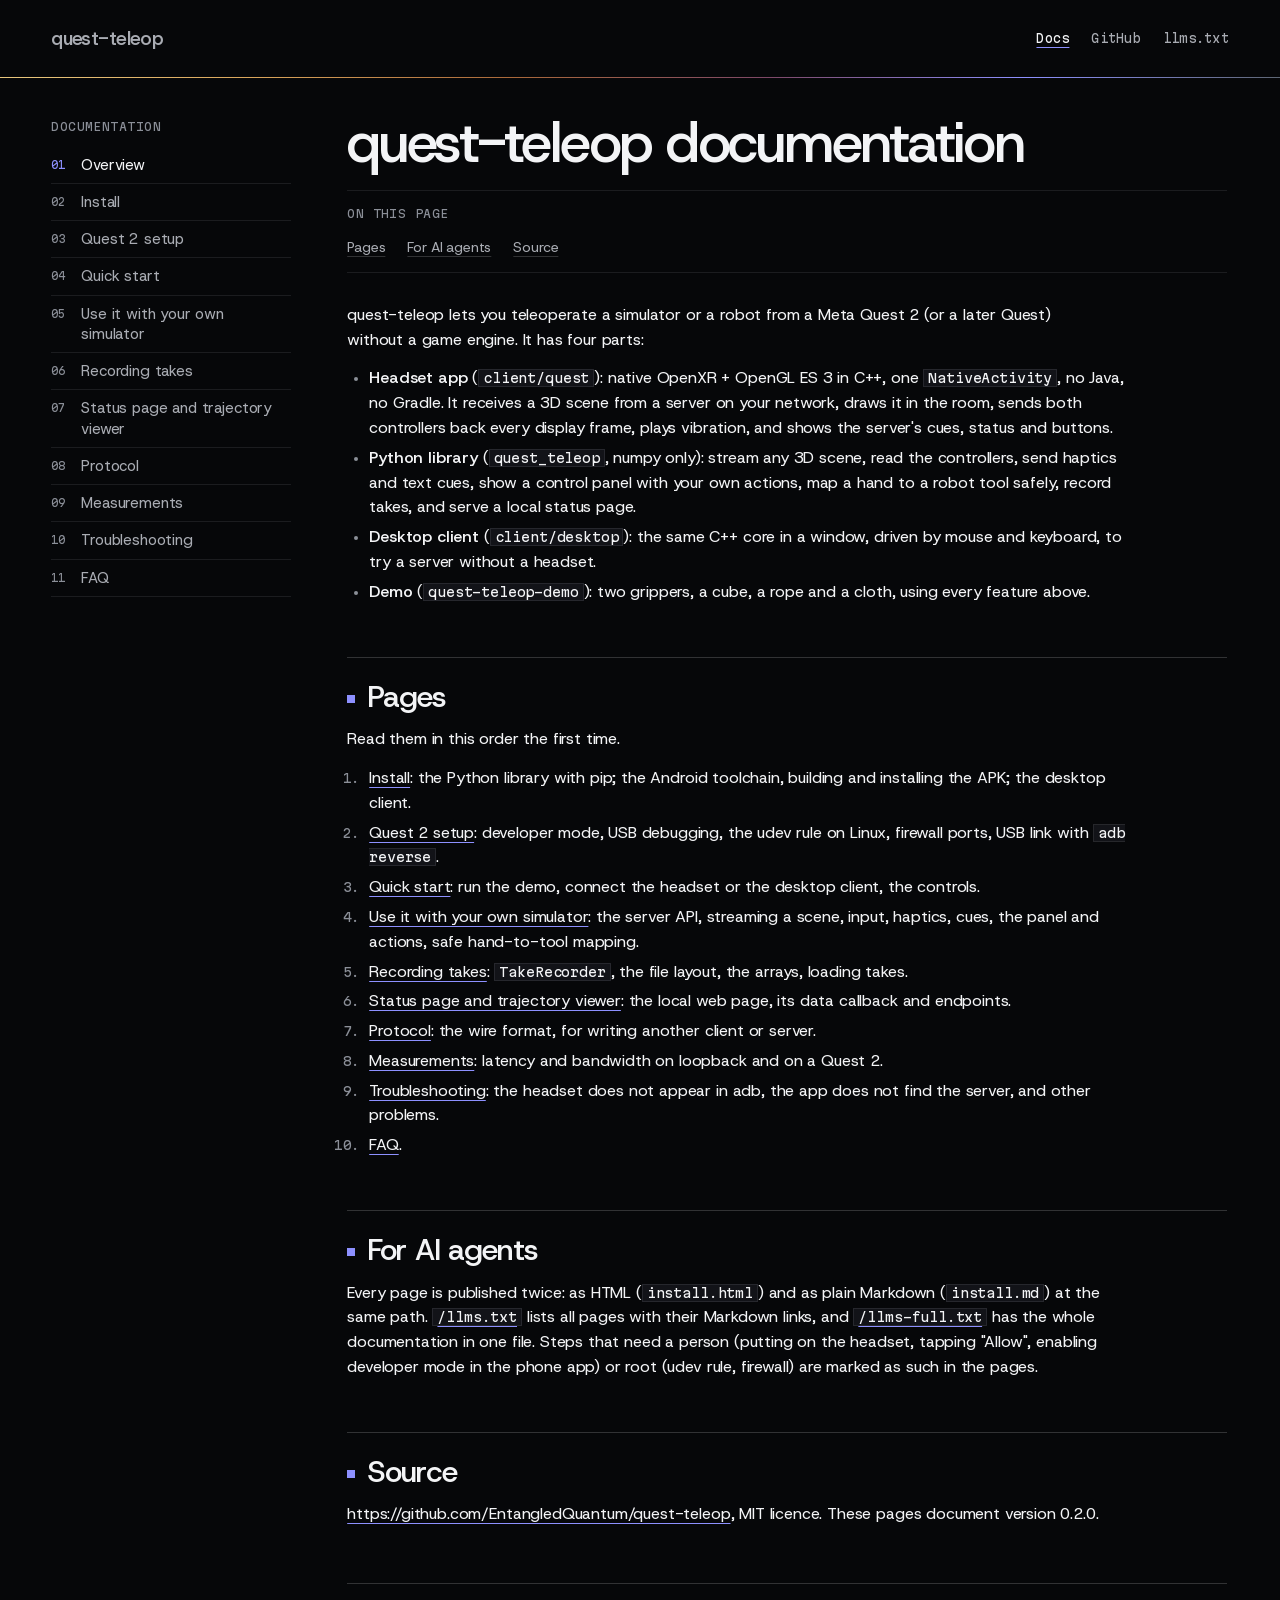
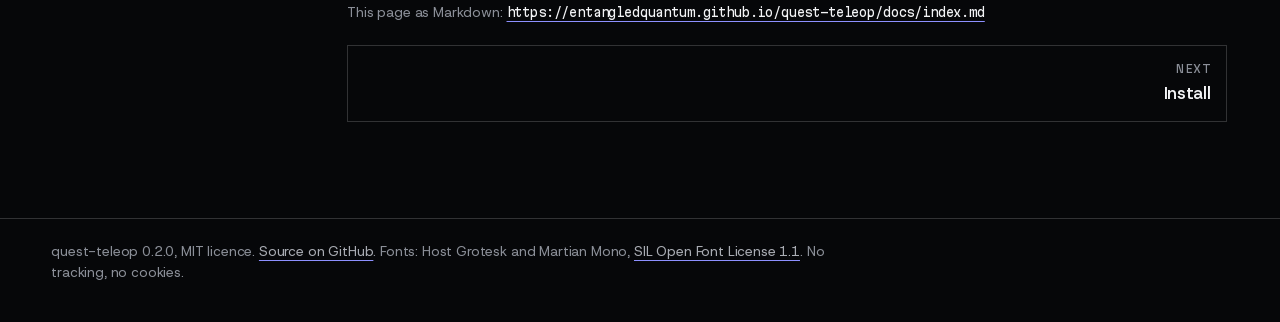
==== site/docs/index.html @ dcc1ea6e "GitHub Pages site: landing page, docs in HTML and Markdown, llms.txt site/ is served as is by .githu" ====
<!doctype html>
<html lang="en">
<head>
<meta charset="utf-8">
<meta name="viewport" content="width=device-width, initial-scale=1">
<title>quest-teleop docs</title>
<meta name="description" content="What quest-teleop is, its parts, and the order to read these pages in.">
<link rel="canonical" href="https://entangledquantum.github.io/quest-teleop/docs/index.html">
<link rel="alternate" type="text/markdown" href="index.md" title="This page as Markdown">
<link rel="help" href="../llms.txt" type="text/plain" title="llms.txt">
<link rel="icon" href="data:image/svg+xml,%3Csvg xmlns='http://www.w3.org/2000/svg' viewBox='0 0 16 16'%3E%3Crect width='16' height='16' fill='%23060709'/%3E%3Crect x='4' y='4' width='8' height='8' fill='%238d90ff'/%3E%3C/svg%3E">
<link rel="stylesheet" href="../assets/site.css">
</head>
<body class="docs">
<a class="skip" href="#main">Skip to content</a>
<header class="topbar">
  <a class="brand" href="../index.html">quest-teleop</a>
  <nav aria-label="Site">
    <ul>
      <li><a href="index.html" aria-current="page">Docs</a></li>
      <li><a href="https://github.com/EntangledQuantum/quest-teleop">GitHub</a></li>
      <li><a href="../llms.txt">llms.txt</a></li>
    </ul>
  </nav>
</header>
<div class="edge" role="presentation"></div>
<div class="docs-layout">
  <nav class="sidenav" aria-label="Documentation pages">
    <p class="label">Documentation</p>
    <ol>
      <li><a href="index.html" aria-current="page">Overview</a></li>
      <li><a href="install.html">Install</a></li>
      <li><a href="quest-setup.html">Quest 2 setup</a></li>
      <li><a href="quick-start.html">Quick start</a></li>
      <li><a href="library.html">Use it with your own simulator</a></li>
      <li><a href="recording.html">Recording takes</a></li>
      <li><a href="status-page.html">Status page and trajectory viewer</a></li>
      <li><a href="protocol.html">Protocol</a></li>
      <li><a href="measurements.html">Measurements</a></li>
      <li><a href="troubleshooting.html">Troubleshooting</a></li>
      <li><a href="faq.html">FAQ</a></li>
    </ol>
  </nav>
  <main id="main">
    <article class="prose">
<h1 id="quest-teleop-documentation">quest-teleop documentation</h1><nav class="onpage" aria-label="On this page"><p class="label">On this page</p><ol><li><a href="#pages">Pages</a></li><li><a href="#for-ai-agents">For AI agents</a></li><li><a href="#source">Source</a></li></ol></nav>
<p>quest-teleop lets you teleoperate a simulator or a robot from a Meta Quest 2 (or a later Quest) without a game engine. It has four parts:</p>
<ul><li><strong>Headset app</strong> (<code>client/quest</code>): native OpenXR + OpenGL ES 3 in C++, one <code>NativeActivity</code>, no Java, no Gradle. It receives a 3D scene from a server on your network, draws it in the room, sends both controllers back every display frame, plays vibration, and shows the server's cues, status and buttons.</li><li><strong>Python library</strong> (<code>quest_teleop</code>, numpy only): stream any 3D scene, read the controllers, send haptics and text cues, show a control panel with your own actions, map a hand to a robot tool safely, record takes, and serve a local status page.</li><li><strong>Desktop client</strong> (<code>client/desktop</code>): the same C++ core in a window, driven by mouse and keyboard, to try a server without a headset.</li><li><strong>Demo</strong> (<code>quest-teleop-demo</code>): two grippers, a cube, a rope and a cloth, using every feature above.</li></ul>
<h2 id="pages">Pages <a class="anchor" href="#pages" aria-label="Link to this section">#</a></h2>
<p>Read them in this order the first time.</p>
<ol><li><a href="install.html">Install</a>: the Python library with pip; the Android toolchain, building and installing the APK; the desktop client.</li><li><a href="quest-setup.html">Quest 2 setup</a>: developer mode, USB debugging, the udev rule on Linux, firewall ports, USB link with <code>adb reverse</code>.</li><li><a href="quick-start.html">Quick start</a>: run the demo, connect the headset or the desktop client, the controls.</li><li><a href="library.html">Use it with your own simulator</a>: the server API, streaming a scene, input, haptics, cues, the panel and actions, safe hand-to-tool mapping.</li><li><a href="recording.html">Recording takes</a>: <code>TakeRecorder</code>, the file layout, the arrays, loading takes.</li><li><a href="status-page.html">Status page and trajectory viewer</a>: the local web page, its data callback and endpoints.</li><li><a href="protocol.html">Protocol</a>: the wire format, for writing another client or server.</li><li><a href="measurements.html">Measurements</a>: latency and bandwidth on loopback and on a Quest 2.</li><li><a href="troubleshooting.html">Troubleshooting</a>: the headset does not appear in adb, the app does not find the server, and other problems.</li><li><a href="faq.html">FAQ</a>.</li></ol>
<h2 id="for-ai-agents">For AI agents <a class="anchor" href="#for-ai-agents" aria-label="Link to this section">#</a></h2>
<p>Every page is published twice: as HTML (<code>install.html</code>) and as plain Markdown (<code>install.md</code>) at the same path. <a href="../llms.txt"><code>/llms.txt</code></a> lists all pages with their Markdown links, and <a href="../llms-full.txt"><code>/llms-full.txt</code></a> has the whole documentation in one file. Steps that need a person (putting on the headset, tapping "Allow", enabling developer mode in the phone app) or root (udev rule, firewall) are marked as such in the pages.</p>
<h2 id="source">Source <a class="anchor" href="#source" aria-label="Link to this section">#</a></h2>
<p><a href="https://github.com/EntangledQuantum/quest-teleop">https://github.com/EntangledQuantum/quest-teleop</a>, MIT licence. These pages document version 0.2.0.</p>
    </article>
    <footer class="page-foot">
      <p class="md-link">This page as Markdown: <a href="index.md" type="text/markdown"><code>https://entangledquantum.github.io/quest-teleop/docs/index.md</code></a></p>
      <nav class="prev-next" aria-label="Previous and next page"><a class="pn next" href="install.html"><span class="label">Next</span>Install</a></nav>
    </footer>
  </main>
</div>
<footer class="site-foot">
  <p>quest-teleop 0.2.0, MIT licence. <a href="https://github.com/EntangledQuantum/quest-teleop">Source on GitHub</a>. Fonts: Host Grotesk and Martian Mono,
  <a href="../assets/fonts/OFL.txt">SIL Open Font License 1.1</a>. No tracking, no cookies.</p>
</footer>
</body>
</html>
---- site/assets/site.css ----
/* quest-teleop site. The visual language of the status page (server/quest_teleop/status_page/index.html): dark,
   square corners, hairlines, no boxes; Host Grotesk for text, Martian Mono for labels and code; violet accent. */
@font-face { font-family: "Host Grotesk"; font-weight: 400; src: url("fonts/HostGrotesk-Regular.ttf") format("truetype"); font-display: swap; }
@font-face { font-family: "Host Grotesk"; font-weight: 500; src: url("fonts/HostGrotesk-Medium.ttf") format("truetype"); font-display: swap; }
@font-face { font-family: "Martian Mono"; font-weight: 400; src: url("fonts/MartianMono-Regular.ttf") format("truetype"); font-display: swap; }

:root {
  color-scheme: dark;
  --void: #060709; --surface: #0c0d11; --surface-2: #121318; --ink: #f3f4f6; --ink-muted: #a9acb3; --ink-dim: #8b8f98;
  --rule: rgba(243,244,246,.18); --rule-soft: rgba(243,244,246,.09);
  --accent: #8d90ff; --straw: #e8c77e; --thermal: #f0713a;
  --font-sans: "Host Grotesk", ui-sans-serif, system-ui, sans-serif;
  --font-mono: "Martian Mono", ui-monospace, "SF Mono", Menlo, Consolas, monospace;
  --gutter: clamp(16px, 4vw, 72px);
}
* { box-sizing: border-box; border-radius: 0; }
html { -webkit-text-size-adjust: 100%; }
html, body { background: var(--void); color: var(--ink); margin: 0; }
body { font-family: var(--font-sans); font-size: 16px; line-height: 1.55; letter-spacing: -.01em; -webkit-font-smoothing: antialiased; overflow-wrap: break-word; }
a { color: var(--ink); text-decoration: underline; text-decoration-color: var(--accent); text-underline-offset: 4px; text-decoration-thickness: 1px; }
a:hover { color: var(--accent); }
:focus-visible { outline: 2px solid var(--accent); outline-offset: 3px; }
img { max-width: 100%; height: auto; display: block; }
code, pre, kbd { font-family: var(--font-mono); }
.skip { position: absolute; left: -9999px; top: 8px; background: var(--ink); color: var(--void); padding: 8px 14px; z-index: 10; text-decoration: none; }
.skip:focus { left: var(--gutter); }
.sr { position: absolute; width: 1px; height: 1px; overflow: hidden; clip: rect(0 0 0 0); white-space: nowrap; }
.label { font-family: var(--font-mono); font-size: 11.5px; line-height: 1.4; letter-spacing: .04em; text-transform: uppercase; color: var(--ink-dim); margin: 0; }
.edge { height: 1px; background: linear-gradient(90deg, #e8c77e 0%, #d9a55b 20%, #a9683a 40%, #7d4766 60%, #8d90ff 80%, #5d6673 100%); }
.wrap { max-width: 1440px; margin: 0 auto; padding: 0 var(--gutter); }
.page-title { font-size: clamp(40px, 6vw, 84px); line-height: 1; letter-spacing: -.045em; font-weight: 500; margin: 0; }
.page-desc { font-size: 17px; line-height: 1.55; color: var(--ink-muted); margin: 0; max-width: 62ch; }
.marker { display: flex; align-items: center; gap: 10px; }
.marker::before { content: ""; width: 8px; height: 8px; background: var(--accent); flex: none; }
.section-title { font-size: clamp(26px, 2.6vw, 34px); line-height: 1.08; letter-spacing: -.03em; font-weight: 500; margin: 0; }
.section-desc { font-size: 15px; line-height: 1.5; color: var(--ink-muted); margin: 0; max-width: 68ch; }

/* ---------------------------------------------------------------------------------------------- landing */
.hero { padding: clamp(48px, 9vw, 120px) 0 clamp(36px, 5vw, 56px); display: grid; gap: 18px; }
.cta { display: flex; flex-wrap: wrap; gap: 12px; margin-top: 14px; }
.btn { display: inline-flex; align-items: center; gap: 14px; min-height: 48px; padding: 12px 20px; font-size: 16px; font-weight: 500; letter-spacing: -.01em; text-decoration: none; border: 1px solid var(--ink); }
.btn .hint { font-family: var(--font-mono); font-size: 11px; letter-spacing: .04em; text-transform: uppercase; font-weight: 400; }
.btn.primary { background: var(--ink); color: var(--void); }
.btn.primary .hint { color: #3c3f47; }
.btn.primary:hover { background: var(--accent); border-color: var(--accent); color: var(--void); }
.btn.secondary { background: transparent; color: var(--ink); border-color: var(--rule); }
.btn.secondary .hint { color: var(--ink-dim); }
.btn.secondary:hover { border-color: var(--accent); color: var(--ink); }

.block { padding: clamp(40px, 6vw, 72px) 0 0; }
.block-head { display: grid; gap: 8px; margin-bottom: 22px; }

.agent { display: grid; gap: 14px; }
.oneliner { display: flex; align-items: stretch; border: 1px solid var(--rule); background: var(--surface); max-width: 1040px; }
.oneliner code { flex: 1; min-width: 0; padding: 16px 18px; font-size: 13.5px; line-height: 1.7; color: var(--ink); user-select: all; -webkit-user-select: all; overflow-wrap: anywhere; }
.copy { flex: none; font: inherit; font-family: var(--font-mono); font-size: 11.5px; letter-spacing: .04em; text-transform: uppercase; color: var(--void); background: var(--ink); border: 0; border-left: 1px solid var(--rule); padding: 0 18px; min-width: 92px; cursor: pointer; }
.copy:hover { background: var(--accent); }
.copy[hidden] { display: none; }
.agent-links { display: flex; flex-wrap: wrap; gap: 6px 22px; font-family: var(--font-mono); font-size: 12px; color: var(--ink-muted); margin: 0; padding: 0; list-style: none; }

.facts { list-style: none; margin: 0; padding: 0; display: grid; grid-template-columns: repeat(auto-fit, minmax(min(100%, 230px), 1fr)); border-top: 1px solid var(--rule); }
.facts li { padding: 18px 24px 20px 0; border-bottom: 1px solid var(--rule-soft); display: grid; gap: 6px; align-content: start; }
.facts strong { font-weight: 500; font-size: 18px; letter-spacing: -.02em; }
.facts span { color: var(--ink-muted); font-size: 14.5px; line-height: 1.5; }
.facts code { font-size: .86em; color: var(--ink); }

.shots { list-style: none; margin: 0; padding: 0; display: grid; grid-template-columns: repeat(auto-fit, minmax(min(100%, 360px), 1fr)); gap: 44px 32px; }
.shots figure { margin: 0; display: grid; gap: 14px; align-content: start; }
.shots .frame { border: 1px solid var(--rule); background: var(--surface); aspect-ratio: 1500 / 1150; overflow: hidden; }
.shots .frame img { width: 100%; height: 100%; object-fit: cover; object-position: top center; }
.shots figcaption { display: grid; gap: 6px; }
.shots h3 { font-size: 20px; line-height: 1.2; letter-spacing: -.02em; font-weight: 500; margin: 0; }
.shots p { margin: 0; color: var(--ink-muted); font-size: 15px; line-height: 1.5; max-width: 58ch; }
.shots .label { margin-bottom: 2px; }

.site-foot { max-width: 1440px; margin: clamp(56px, 8vw, 96px) auto 0; padding: 22px var(--gutter) 40px; border-top: 1px solid var(--rule); color: var(--ink-dim); font-size: 13.5px; }
.site-foot p { margin: 0; max-width: 90ch; }
.site-foot a { color: var(--ink-muted); }

/* ---------------------------------------------------------------------------------------------- docs */
.topbar { max-width: 1440px; margin: 0 auto; padding: 18px var(--gutter); display: flex; flex-wrap: wrap; align-items: center; justify-content: space-between; gap: 10px 24px; }
.brand { font-weight: 500; font-size: 19px; letter-spacing: -.03em; text-decoration: none; display: inline-flex; align-items: center; gap: 10px; }
.brand::before { content: ""; width: 10px; height: 10px; background: var(--accent); }
.topbar ul { list-style: none; display: flex; flex-wrap: wrap; gap: 4px 22px; margin: 0; padding: 0; font-family: var(--font-mono); font-size: 12px; letter-spacing: .02em; }
.topbar a { text-decoration: none; color: var(--ink-muted); padding: 6px 0; display: inline-block; }
.topbar a:hover, .topbar a[aria-current="page"] { color: var(--ink); text-decoration: underline; text-decoration-color: var(--accent); }

.docs-layout { max-width: 1440px; margin: 0 auto; padding: 0 var(--gutter); display: grid; grid-template-columns: 240px minmax(0, 1fr); gap: 56px; }
.sidenav { padding-top: 40px; position: sticky; top: 0; align-self: start; max-height: 100vh; overflow-y: auto; }
.sidenav ol { list-style: none; margin: 12px 0 0; padding: 0; counter-reset: page; }
.sidenav li { counter-increment: page; border-bottom: 1px solid var(--rule-soft); }
.sidenav a { display: flex; gap: 10px; padding: 8px 0; text-decoration: none; color: var(--ink-muted); font-size: 15px; line-height: 1.35; }
.sidenav a::before { content: counter(page, decimal-leading-zero); font-family: var(--font-mono); font-size: 10.5px; color: var(--ink-dim); padding-top: 3px; flex: none; width: 20px; }
.sidenav a:hover { color: var(--ink); }
.sidenav a[aria-current="page"] { color: var(--ink); }
.sidenav a[aria-current="page"]::before { color: var(--accent); }
main { min-width: 0; }

.prose { padding-top: 36px; max-width: 880px; }
.prose h1 { font-size: clamp(36px, 4.4vw, 58px); line-height: 1.02; letter-spacing: -.04em; font-weight: 500; margin: 0 0 18px; }
.prose h2 { font-size: clamp(24px, 2.4vw, 30px); line-height: 1.12; letter-spacing: -.03em; font-weight: 500; margin: 52px 0 14px; padding-top: 22px; border-top: 1px solid var(--rule); display: flex; align-items: baseline; gap: 12px; }
.prose h2::before { content: ""; width: 8px; height: 8px; background: var(--accent); flex: none; transform: translateY(-4px); }
.prose h3 { font-size: 19px; line-height: 1.25; letter-spacing: -.02em; font-weight: 500; margin: 34px 0 10px; }
.prose h4 { font-family: var(--font-mono); font-size: 12px; letter-spacing: .04em; text-transform: uppercase; font-weight: 400; color: var(--ink-dim); margin: 26px 0 8px; }
.prose h1 + p { font-size: 17px; color: var(--ink-muted); }
.anchor { margin-left: 4px; font-family: var(--font-mono); font-size: .55em; color: var(--ink-dim); text-decoration: none; opacity: 0; }
h2:hover .anchor, h3:hover .anchor, .anchor:focus-visible { opacity: 1; }
.prose p, .prose li { max-width: 76ch; }
.prose p { margin: 0 0 14px; }
.prose ul, .prose ol { margin: 0 0 16px; padding-left: 22px; }
.prose li { margin: 5px 0; }
.prose li::marker { color: var(--ink-dim); font-family: var(--font-mono); font-size: .8em; }
.prose strong { font-weight: 500; color: var(--ink); }
.prose :not(pre) > code { font-size: .82em; background: var(--surface-2); border: 1px solid var(--rule-soft); padding: 0 4px; overflow-wrap: anywhere; }
.code { margin: 0 0 18px; border: 1px solid var(--rule); border-left: 2px solid var(--accent); background: var(--surface); }
.code pre { margin: 0; padding: 14px 16px; overflow-x: auto; font-size: 12.5px; line-height: 1.7; letter-spacing: 0; color: #e6e7ea; tab-size: 4; }
.table { overflow-x: auto; margin: 4px 0 20px; }
.prose table { border-collapse: collapse; width: 100%; font-size: 14.5px; }
.prose th { text-align: left; font-family: var(--font-mono); font-size: 10.5px; letter-spacing: .04em; text-transform: uppercase; font-weight: 400; color: var(--ink-dim); padding: 0 16px 10px 0; border-bottom: 1px solid var(--rule); vertical-align: bottom; }
.prose tbody th { font-family: var(--font-sans); font-size: 14.5px; text-transform: none; letter-spacing: -.01em; color: var(--ink); padding: 10px 16px 10px 0; border-bottom: 1px solid var(--rule-soft); vertical-align: top; }
.prose td { padding: 10px 16px 10px 0; border-bottom: 1px solid var(--rule-soft); vertical-align: top; }
.prose td code, .prose th code { font-size: .86em; }
.prose figure { margin: 8px 0 24px; border: 1px solid var(--rule); background: var(--surface); max-width: 760px; }
.onpage { margin: 0 0 30px; padding: 14px 0 4px; border-top: 1px solid var(--rule-soft); border-bottom: 1px solid var(--rule-soft); }
.onpage ol { list-style: none; margin: 8px 0 8px; padding: 0; display: flex; flex-wrap: wrap; gap: 4px 22px; }
.onpage li { margin: 0; }
.onpage a { font-size: 14px; color: var(--ink-muted); text-decoration-color: var(--rule); }
.onpage a:hover { color: var(--ink); text-decoration-color: var(--accent); }

.page-foot { max-width: 880px; margin-top: 56px; border-top: 1px solid var(--rule); padding-top: 18px; display: grid; gap: 22px; }
.md-link { margin: 0; font-size: 13.5px; color: var(--ink-dim); overflow-wrap: anywhere; }
.md-link code { font-size: 12px; }
.prev-next { display: grid; grid-template-columns: repeat(auto-fit, minmax(min(100%, 220px), 1fr)); gap: 12px; }
.pn { display: grid; gap: 4px; padding: 14px 16px; border: 1px solid var(--rule); text-decoration: none; font-size: 17px; font-weight: 500; letter-spacing: -.02em; }
.pn:hover { border-color: var(--accent); color: var(--ink); }
.pn.next { text-align: right; }
.pn.next:only-child { grid-column: 1 / -1; }

.notfound { padding-top: 96px; display: grid; gap: 16px; }

@media (max-width: 860px) {
  .docs-layout { grid-template-columns: minmax(0, 1fr); gap: 0; }
  .sidenav { position: static; max-height: none; padding-top: 20px; }
  .sidenav ol { display: grid; grid-template-columns: repeat(auto-fill, minmax(min(100%, 160px), 1fr)); column-gap: 18px; }
  .sidenav a { font-size: 14px; padding: 7px 0; }
  .prose { padding-top: 28px; }
}
@media (max-width: 520px) {
  .oneliner { flex-direction: column; }
  .copy { border-left: 0; border-top: 1px solid var(--rule); min-height: 44px; }
  .btn { flex: 1 1 100%; justify-content: space-between; }
}
@media (prefers-reduced-motion: reduce) {
  *, *::before, *::after { transition: none !important; animation: none !important; scroll-behavior: auto !important; }
}
@media (forced-colors: active) {
  .btn, .copy, .pn { border: 1px solid ButtonText; }
  .marker::before, .brand::before, .prose h2::before { forced-color-adjust: none; background: Highlight; }
}
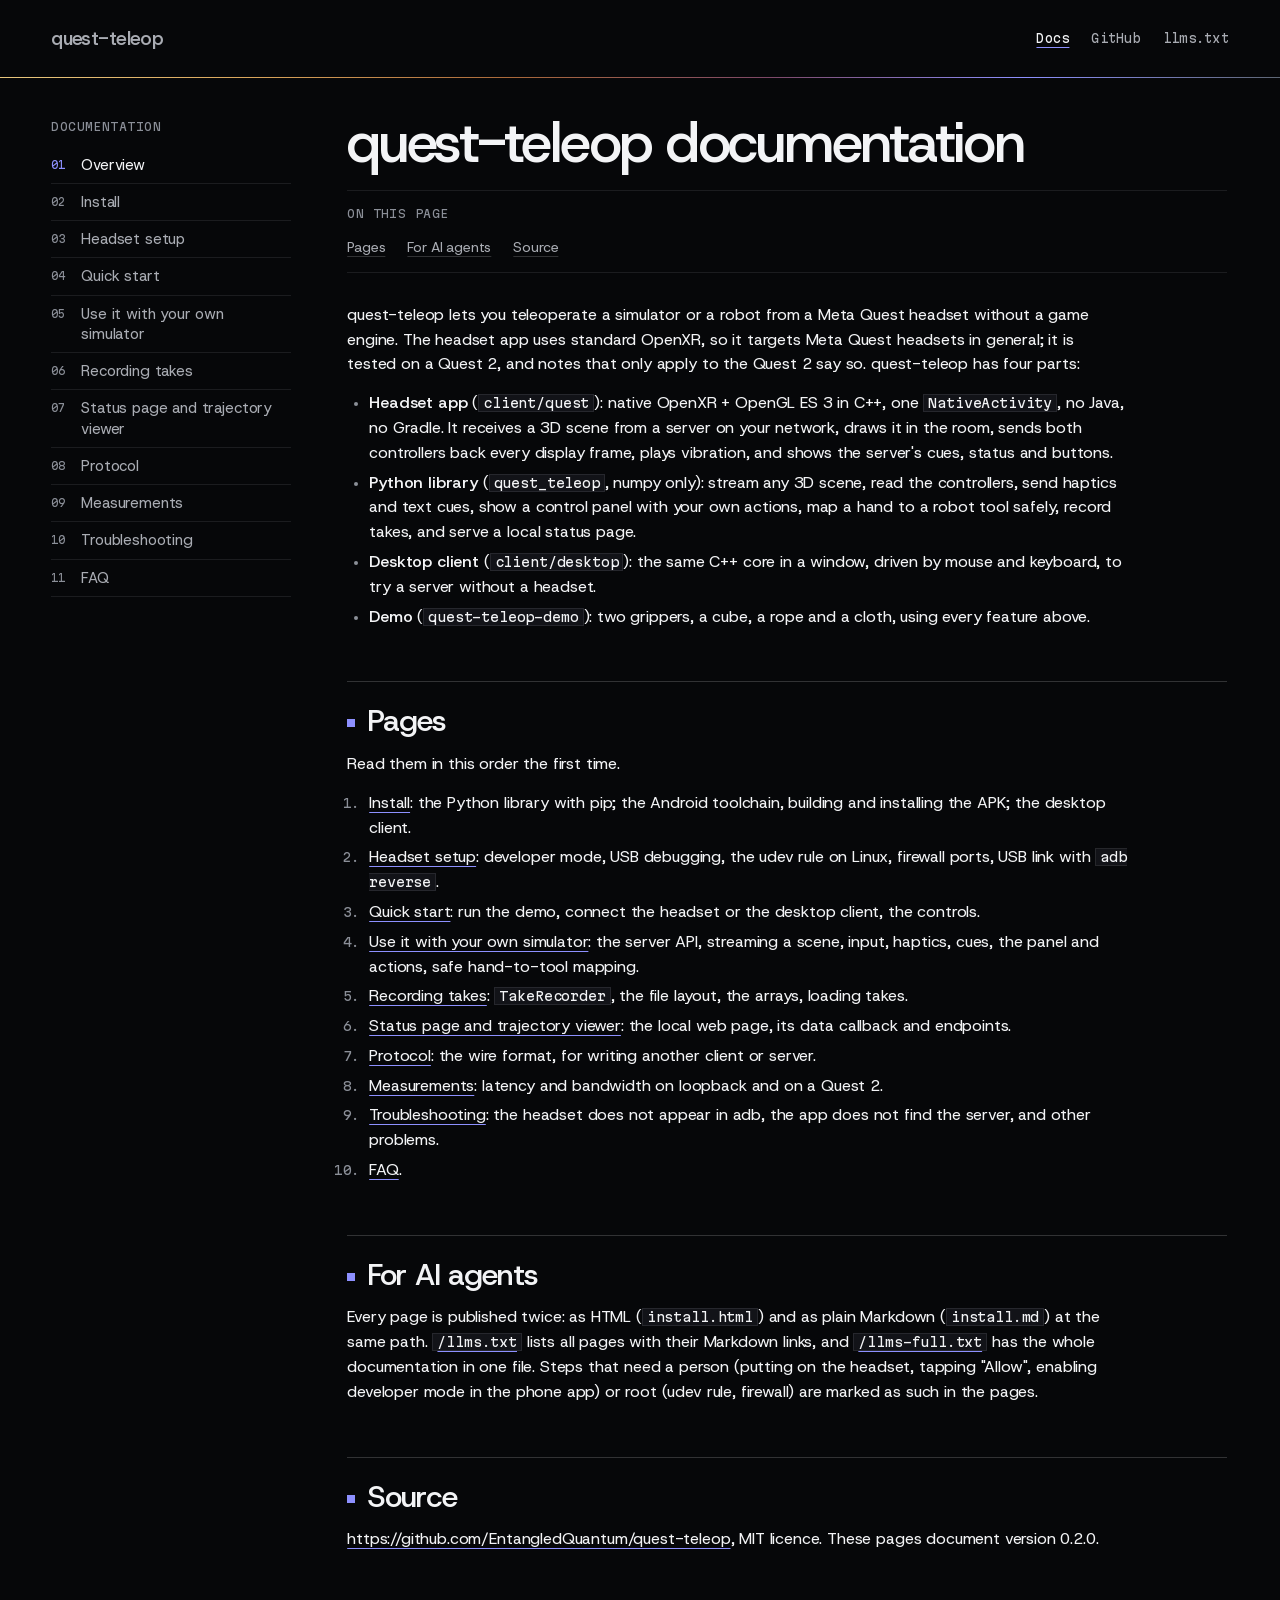
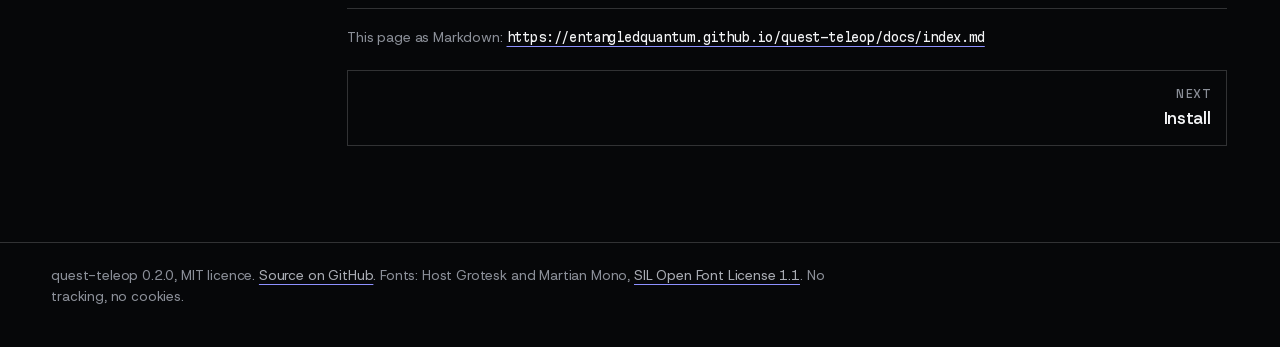
==== commit 937d7a88: "Site and README: quest-teleop for Meta Quest headsets, tested on a Quest 2 - Present the app as targ" ====
--- a/site/docs/index.html
+++ b/site/docs/index.html
@@ -30,7 +30,7 @@
     <ol>
       <li><a href="index.html" aria-current="page">Overview</a></li>
       <li><a href="install.html">Install</a></li>
-      <li><a href="quest-setup.html">Quest 2 setup</a></li>
+      <li><a href="quest-setup.html">Headset setup</a></li>
       <li><a href="quick-start.html">Quick start</a></li>
       <li><a href="library.html">Use it with your own simulator</a></li>
       <li><a href="recording.html">Recording takes</a></li>
@@ -44,11 +44,11 @@
   <main id="main">
     <article class="prose">
 <h1 id="quest-teleop-documentation">quest-teleop documentation</h1><nav class="onpage" aria-label="On this page"><p class="label">On this page</p><ol><li><a href="#pages">Pages</a></li><li><a href="#for-ai-agents">For AI agents</a></li><li><a href="#source">Source</a></li></ol></nav>
-<p>quest-teleop lets you teleoperate a simulator or a robot from a Meta Quest 2 (or a later Quest) without a game engine. It has four parts:</p>
+<p>quest-teleop lets you teleoperate a simulator or a robot from a Meta Quest headset without a game engine. The headset app uses standard OpenXR, so it targets Meta Quest headsets in general; it is tested on a Quest 2, and notes that only apply to the Quest 2 say so. quest-teleop has four parts:</p>
 <ul><li><strong>Headset app</strong> (<code>client/quest</code>): native OpenXR + OpenGL ES 3 in C++, one <code>NativeActivity</code>, no Java, no Gradle. It receives a 3D scene from a server on your network, draws it in the room, sends both controllers back every display frame, plays vibration, and shows the server's cues, status and buttons.</li><li><strong>Python library</strong> (<code>quest_teleop</code>, numpy only): stream any 3D scene, read the controllers, send haptics and text cues, show a control panel with your own actions, map a hand to a robot tool safely, record takes, and serve a local status page.</li><li><strong>Desktop client</strong> (<code>client/desktop</code>): the same C++ core in a window, driven by mouse and keyboard, to try a server without a headset.</li><li><strong>Demo</strong> (<code>quest-teleop-demo</code>): two grippers, a cube, a rope and a cloth, using every feature above.</li></ul>
 <h2 id="pages">Pages <a class="anchor" href="#pages" aria-label="Link to this section">#</a></h2>
 <p>Read them in this order the first time.</p>
-<ol><li><a href="install.html">Install</a>: the Python library with pip; the Android toolchain, building and installing the APK; the desktop client.</li><li><a href="quest-setup.html">Quest 2 setup</a>: developer mode, USB debugging, the udev rule on Linux, firewall ports, USB link with <code>adb reverse</code>.</li><li><a href="quick-start.html">Quick start</a>: run the demo, connect the headset or the desktop client, the controls.</li><li><a href="library.html">Use it with your own simulator</a>: the server API, streaming a scene, input, haptics, cues, the panel and actions, safe hand-to-tool mapping.</li><li><a href="recording.html">Recording takes</a>: <code>TakeRecorder</code>, the file layout, the arrays, loading takes.</li><li><a href="status-page.html">Status page and trajectory viewer</a>: the local web page, its data callback and endpoints.</li><li><a href="protocol.html">Protocol</a>: the wire format, for writing another client or server.</li><li><a href="measurements.html">Measurements</a>: latency and bandwidth on loopback and on a Quest 2.</li><li><a href="troubleshooting.html">Troubleshooting</a>: the headset does not appear in adb, the app does not find the server, and other problems.</li><li><a href="faq.html">FAQ</a>.</li></ol>
+<ol><li><a href="install.html">Install</a>: the Python library with pip; the Android toolchain, building and installing the APK; the desktop client.</li><li><a href="quest-setup.html">Headset setup</a>: developer mode, USB debugging, the udev rule on Linux, firewall ports, USB link with <code>adb reverse</code>.</li><li><a href="quick-start.html">Quick start</a>: run the demo, connect the headset or the desktop client, the controls.</li><li><a href="library.html">Use it with your own simulator</a>: the server API, streaming a scene, input, haptics, cues, the panel and actions, safe hand-to-tool mapping.</li><li><a href="recording.html">Recording takes</a>: <code>TakeRecorder</code>, the file layout, the arrays, loading takes.</li><li><a href="status-page.html">Status page and trajectory viewer</a>: the local web page, its data callback and endpoints.</li><li><a href="protocol.html">Protocol</a>: the wire format, for writing another client or server.</li><li><a href="measurements.html">Measurements</a>: latency and bandwidth on loopback and on a Quest 2.</li><li><a href="troubleshooting.html">Troubleshooting</a>: the headset does not appear in adb, the app does not find the server, and other problems.</li><li><a href="faq.html">FAQ</a>.</li></ol>
 <h2 id="for-ai-agents">For AI agents <a class="anchor" href="#for-ai-agents" aria-label="Link to this section">#</a></h2>
 <p>Every page is published twice: as HTML (<code>install.html</code>) and as plain Markdown (<code>install.md</code>) at the same path. <a href="../llms.txt"><code>/llms.txt</code></a> lists all pages with their Markdown links, and <a href="../llms-full.txt"><code>/llms-full.txt</code></a> has the whole documentation in one file. Steps that need a person (putting on the headset, tapping "Allow", enabling developer mode in the phone app) or root (udev rule, firewall) are marked as such in the pages.</p>
 <h2 id="source">Source <a class="anchor" href="#source" aria-label="Link to this section">#</a></h2>
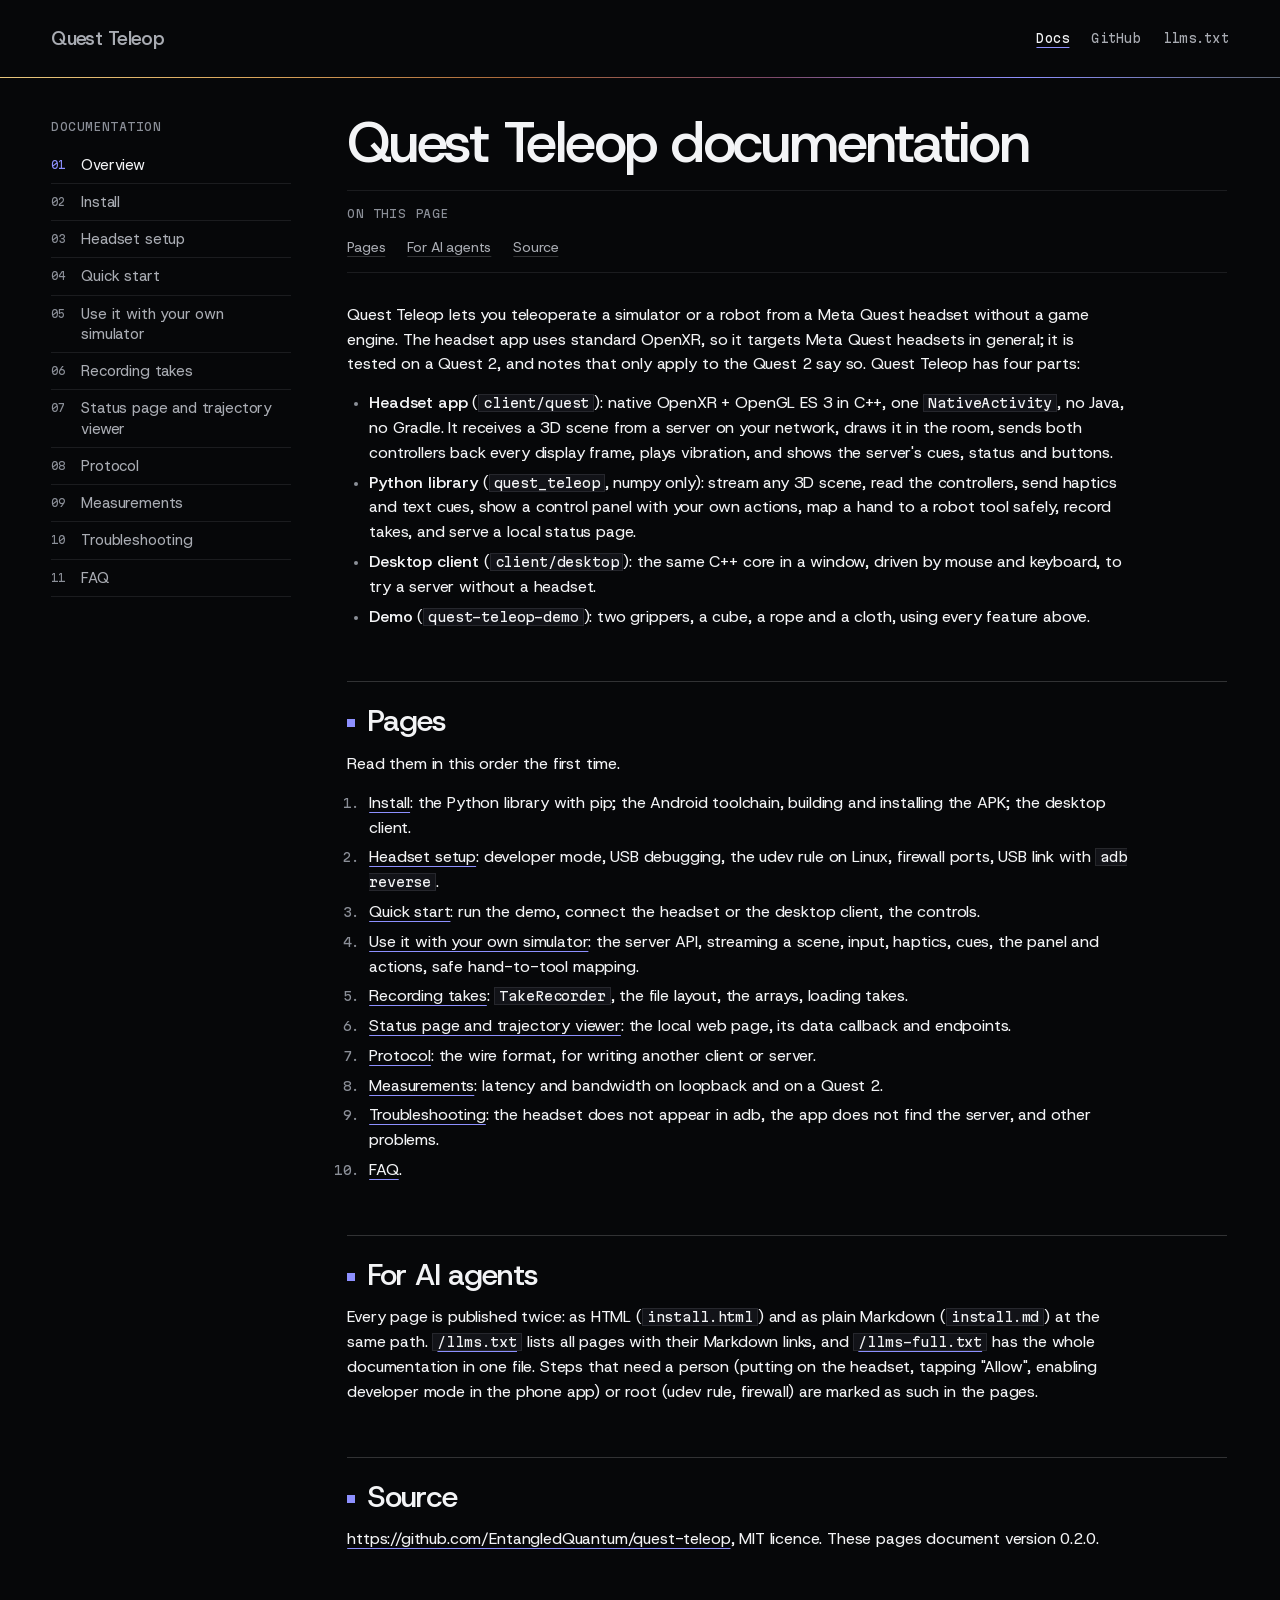
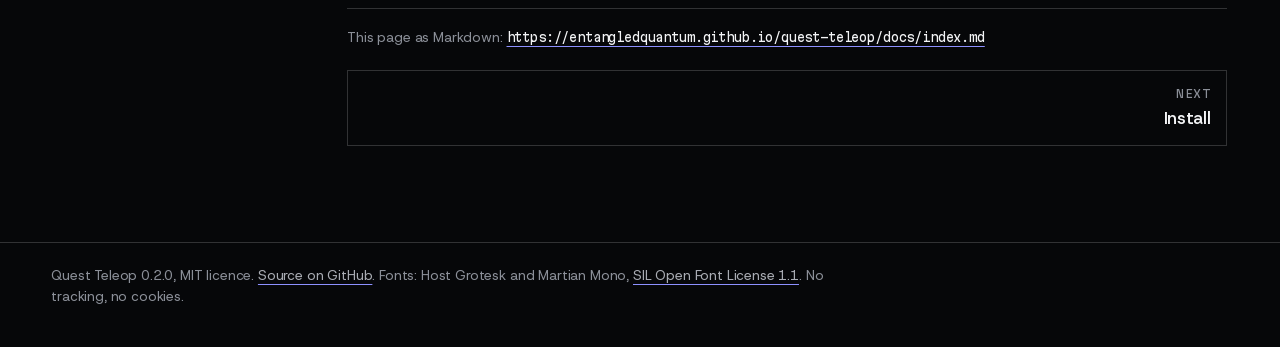
==== commit 2c77229b: "Name the product Quest Teleop in titles and prose (quest-teleop stays for the repo, package, URLs an" ====
--- a/site/docs/index.html
+++ b/site/docs/index.html
@@ -3,8 +3,8 @@
 <head>
 <meta charset="utf-8">
 <meta name="viewport" content="width=device-width, initial-scale=1">
-<title>quest-teleop docs</title>
-<meta name="description" content="What quest-teleop is, its parts, and the order to read these pages in.">
+<title>Quest Teleop docs</title>
+<meta name="description" content="What Quest Teleop is, its parts, and the order to read these pages in.">
 <link rel="canonical" href="https://entangledquantum.github.io/quest-teleop/docs/index.html">
 <link rel="alternate" type="text/markdown" href="index.md" title="This page as Markdown">
 <link rel="help" href="../llms.txt" type="text/plain" title="llms.txt">
@@ -14,7 +14,7 @@
 <body class="docs">
 <a class="skip" href="#main">Skip to content</a>
 <header class="topbar">
-  <a class="brand" href="../index.html">quest-teleop</a>
+  <a class="brand" href="../index.html">Quest Teleop</a>
   <nav aria-label="Site">
     <ul>
       <li><a href="index.html" aria-current="page">Docs</a></li>
@@ -43,8 +43,8 @@
   </nav>
   <main id="main">
     <article class="prose">
-<h1 id="quest-teleop-documentation">quest-teleop documentation</h1><nav class="onpage" aria-label="On this page"><p class="label">On this page</p><ol><li><a href="#pages">Pages</a></li><li><a href="#for-ai-agents">For AI agents</a></li><li><a href="#source">Source</a></li></ol></nav>
-<p>quest-teleop lets you teleoperate a simulator or a robot from a Meta Quest headset without a game engine. The headset app uses standard OpenXR, so it targets Meta Quest headsets in general; it is tested on a Quest 2, and notes that only apply to the Quest 2 say so. quest-teleop has four parts:</p>
+<h1 id="quest-teleop-documentation">Quest Teleop documentation</h1><nav class="onpage" aria-label="On this page"><p class="label">On this page</p><ol><li><a href="#pages">Pages</a></li><li><a href="#for-ai-agents">For AI agents</a></li><li><a href="#source">Source</a></li></ol></nav>
+<p>Quest Teleop lets you teleoperate a simulator or a robot from a Meta Quest headset without a game engine. The headset app uses standard OpenXR, so it targets Meta Quest headsets in general; it is tested on a Quest 2, and notes that only apply to the Quest 2 say so. Quest Teleop has four parts:</p>
 <ul><li><strong>Headset app</strong> (<code>client/quest</code>): native OpenXR + OpenGL ES 3 in C++, one <code>NativeActivity</code>, no Java, no Gradle. It receives a 3D scene from a server on your network, draws it in the room, sends both controllers back every display frame, plays vibration, and shows the server's cues, status and buttons.</li><li><strong>Python library</strong> (<code>quest_teleop</code>, numpy only): stream any 3D scene, read the controllers, send haptics and text cues, show a control panel with your own actions, map a hand to a robot tool safely, record takes, and serve a local status page.</li><li><strong>Desktop client</strong> (<code>client/desktop</code>): the same C++ core in a window, driven by mouse and keyboard, to try a server without a headset.</li><li><strong>Demo</strong> (<code>quest-teleop-demo</code>): two grippers, a cube, a rope and a cloth, using every feature above.</li></ul>
 <h2 id="pages">Pages <a class="anchor" href="#pages" aria-label="Link to this section">#</a></h2>
 <p>Read them in this order the first time.</p>
@@ -61,7 +61,7 @@
   </main>
 </div>
 <footer class="site-foot">
-  <p>quest-teleop 0.2.0, MIT licence. <a href="https://github.com/EntangledQuantum/quest-teleop">Source on GitHub</a>. Fonts: Host Grotesk and Martian Mono,
+  <p>Quest Teleop 0.2.0, MIT licence. <a href="https://github.com/EntangledQuantum/quest-teleop">Source on GitHub</a>. Fonts: Host Grotesk and Martian Mono,
   <a href="../assets/fonts/OFL.txt">SIL Open Font License 1.1</a>. No tracking, no cookies.</p>
 </footer>
 </body>
